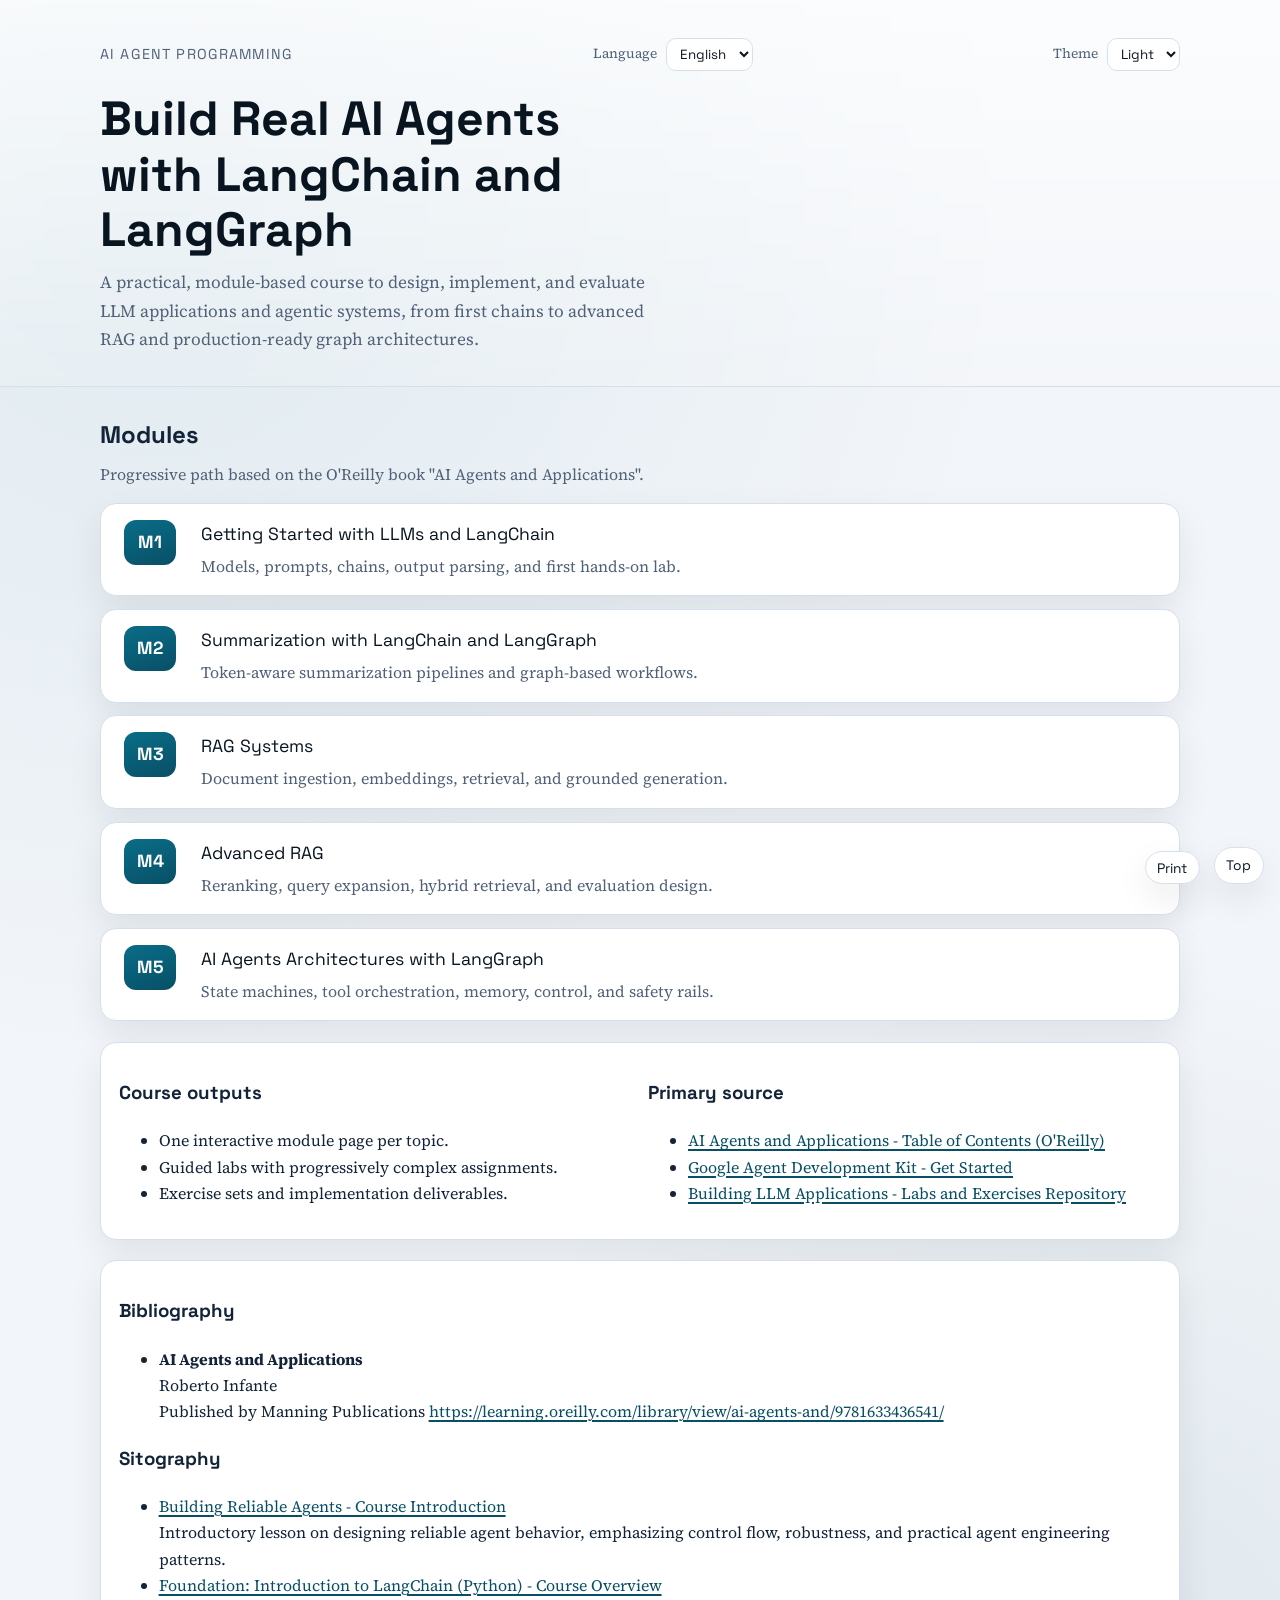
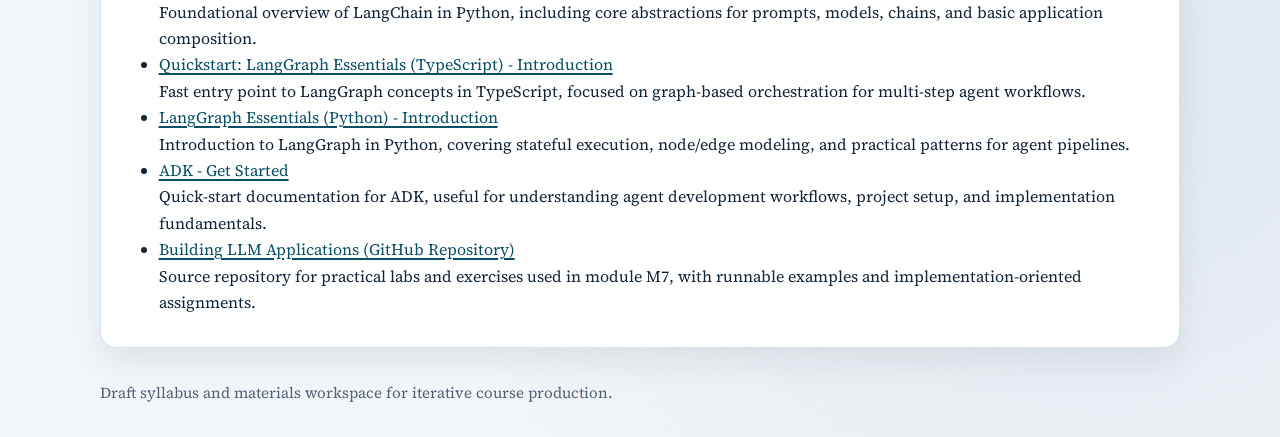
==== site/index.html @ aec7c9f1 "Finalize Module M5: AI Agent Architectures. Implement core tool logic, ReAct patterns, state managem" ====
<!DOCTYPE html>
<html lang="en">
<head>
  <meta charset="utf-8">
  <meta name="viewport" content="width=device-width, initial-scale=1">
  <title>AI Agent Programming Course</title>
  <link rel="preconnect" href="https://fonts.googleapis.com">
  <link rel="preconnect" href="https://fonts.gstatic.com" crossorigin>
  <link href="https://fonts.googleapis.com/css2?family=Space+Grotesk:wght@400;500;700&family=Source+Serif+4:opsz,wght@8..60,400;8..60,600&display=swap" rel="stylesheet">
  <link rel="stylesheet" href="assets/css/site.css">
  <script defer src="assets/js/site.js"></script>
</head>
<body id="top" data-page-lang="en">
  <div id="google_translate_element" class="translate-host" aria-hidden="true"></div>

  <header class="site-header">
    <div class="shell">
      <div class="header-top">
        <p class="site-mark">AI Agent Programming</p>
        <label class="lang-switch" for="lang-select">
          <span>Language</span>
          <select id="lang-select" aria-label="Choose language">
            <option value="en" selected>English</option>
            <option value="it">Italiano</option>
          </select>
        </label>
        <label class="theme-switch" for="theme-select">
          <span>Theme</span>
          <select id="theme-select" aria-label="Choose theme">
            <option value="light" selected>Light</option>
            <option value="dark">Dark</option>
          </select>
        </label>
      </div>
      <section class="hero">
        <h1>Build Real AI Agents with LangChain and LangGraph</h1>
        <p class="hero-copy">
          A practical, module-based course to design, implement, and evaluate LLM applications and agentic systems,
          from first chains to advanced RAG and production-ready graph architectures.
        </p>
      </section>
    </div>
  </header>

  <main class="shell" id="main-content">
    <section class="section-head" id="modules">
      <h2>Modules</h2>
      <p class="section-sub">Progressive path based on the O'Reilly book "AI Agents and Applications".</p>
    </section>

    <ul class="agenda-list">
      <li class="agenda-item">
        <a class="agenda-link" href="chapters/chapter-01.html">
          <span class="agenda-number">M1</span>
          <span class="agenda-copy">
            <span class="agenda-text">Getting Started with LLMs and LangChain</span>
            <span class="agenda-teaser">Models, prompts, chains, output parsing, and first hands-on lab.</span>
          </span>
        </a>
      </li>
      <li class="agenda-item">
        <a class="agenda-link" href="chapters/chapter-02.html">
          <span class="agenda-number">M2</span>
          <span class="agenda-copy">
            <span class="agenda-text">Summarization with LangChain and LangGraph</span>
            <span class="agenda-teaser">Token-aware summarization pipelines and graph-based workflows.</span>
          </span>
        </a>
      </li>
      <li class="agenda-item">
        <a class="agenda-link" href="chapters/chapter-03.html">
          <span class="agenda-number">M3</span>
          <span class="agenda-copy">
            <span class="agenda-text">RAG Systems</span>
            <span class="agenda-teaser">Document ingestion, embeddings, retrieval, and grounded generation.</span>
          </span>
        </a>
      </li>
      <li class="agenda-item">
        <a class="agenda-link" href="chapters/chapter-04.html">
          <span class="agenda-number">M4</span>
          <span class="agenda-copy">
            <span class="agenda-text">Advanced RAG</span>
            <span class="agenda-teaser">Reranking, query expansion, hybrid retrieval, and evaluation design.</span>
          </span>
        </a>
      </li>
      <li class="agenda-item">
        <a class="agenda-link" href="chapters/chapter-05.html">
          <span class="agenda-number">M5</span>
          <span class="agenda-copy">
            <span class="agenda-text">AI Agents Architectures with LangGraph</span>
            <span class="agenda-teaser">State machines, tool orchestration, memory, control, and safety rails.</span>
          </span>
        </a>
      </li>
      <!-- <li class="agenda-item">
        <a class="agenda-link" href="chapters/chapter-06.html">
          <span class="agenda-number">M6</span>
          <span class="agenda-copy">
            <span class="agenda-text">Google Agent Development Kit</span>
            <span class="agenda-teaser">Build, configure, and run agents with ADK patterns, tools, and deployment workflows.</span>
          </span>
        </a>
      </li>
      <li class="agenda-item">
        <a class="agenda-link" href="chapters/chapter-07.html">
          <span class="agenda-number">M7</span>
          <span class="agenda-copy">
            <span class="agenda-text">Labs and Exercises from Building LLM Applications</span>
            <span class="agenda-teaser">Hands-on labs and guided exercises sourced from the reference implementation repository.</span>
          </span>
        </a>
      </li> -->
    </ul>

    <section class="panel split-panel" id="labs">
      <article>
        <h3>Course outputs</h3>
        <ul>
          <li>One interactive module page per topic.</li>
          <li>Guided labs with progressively complex assignments.</li>
          <li>Exercise sets and implementation deliverables.</li>
        </ul>
      </article>
      <article>
        <h3>Primary source</h3>
        <ul>
          <li>
            <a href="https://learning.oreilly.com/library/view/ai-agents-and/9781633436541/Text/contents.html" target="_blank" rel="noopener noreferrer">
              AI Agents and Applications - Table of Contents (O'Reilly)
            </a>
          </li>
          <li>
            <a href="https://adk.dev/get-started/" target="_blank" rel="noopener noreferrer">
              Google Agent Development Kit - Get Started
            </a>
          </li>
          <li>
            <a href="https://github.com/thimotyb/building-llm-applications.git" target="_blank" rel="noopener noreferrer">
              Building LLM Applications - Labs and Exercises Repository
            </a>
          </li>
        </ul>
      </article>
    </section>

    <section class="panel" id="references">
      <h3>Bibliography</h3>
      <ul>
        <li>
          <strong>AI Agents and Applications</strong><br>
          Roberto Infante<br>
          Published by Manning Publications
          <a href="https://learning.oreilly.com/library/view/ai-agents-and/9781633436541/" target="_blank" rel="noopener noreferrer">https://learning.oreilly.com/library/view/ai-agents-and/9781633436541/</a>
        </li>
      </ul>

      <h3>Sitography</h3>
      <ul>
        <li>
          <a href="https://academy.langchain.com/courses/take/building-reliable-agents/lessons/72897077-course-introduction" target="_blank" rel="noopener noreferrer">
            Building Reliable Agents - Course Introduction
          </a><br>
          Introductory lesson on designing reliable agent behavior, emphasizing control flow, robustness, and practical agent engineering patterns.
        </li>
        <li>
          <a href="https://academy.langchain.com/courses/take/foundation-introduction-to-langchain-python/lessons/71234843-course-overview" target="_blank" rel="noopener noreferrer">
            Foundation: Introduction to LangChain (Python) - Course Overview
          </a><br>
          Foundational overview of LangChain in Python, including core abstractions for prompts, models, chains, and basic application composition.
        </li>
        <li>
          <a href="https://academy.langchain.com/courses/take/quickstart-langgraph-essentials-typescript/lessons/69449731-introduction" target="_blank" rel="noopener noreferrer">
            Quickstart: LangGraph Essentials (TypeScript) - Introduction
          </a><br>
          Fast entry point to LangGraph concepts in TypeScript, focused on graph-based orchestration for multi-step agent workflows.
        </li>
        <li>
          <a href="https://academy.langchain.com/courses/take/langgraph-essentials-python/lessons/69419153-introduction" target="_blank" rel="noopener noreferrer">
            LangGraph Essentials (Python) - Introduction
          </a><br>
          Introduction to LangGraph in Python, covering stateful execution, node/edge modeling, and practical patterns for agent pipelines.
        </li>
        <li>
          <a href="https://adk.dev/get-started/" target="_blank" rel="noopener noreferrer">
            ADK - Get Started
          </a><br>
          Quick-start documentation for ADK, useful for understanding agent development workflows, project setup, and implementation fundamentals.
        </li>
        <li>
          <a href="https://github.com/thimotyb/building-llm-applications.git" target="_blank" rel="noopener noreferrer">
            Building LLM Applications (GitHub Repository)
          </a><br>
          Source repository for practical labs and exercises used in module M7, with runnable examples and implementation-oriented assignments.
        </li>
      </ul>
    </section>
  </main>

  <footer class="shell footer-note">
    Draft syllabus and materials workspace for iterative course production.
  </footer>

  <script src="//translate.google.com/translate_a/element.js?cb=googleTranslateElementInit"></script>
</body>
</html>
---- site/assets/css/site.css ----
:root {
  --bg: #f2f5f9;
  --surface: #ffffff;
  --text: #132338;
  --muted: #516177;
  --accent: #0a6d88;
  --accent-strong: #084f66;
  --line: #d6e0ea;
  --ink: #08141f;
  --shadow: 0 14px 34px rgba(5, 22, 34, 0.08);
  --grad-a: rgba(10, 109, 136, 0.08);
  --grad-b: rgba(8, 79, 102, 0.08);
  --header-a: rgba(255, 255, 255, 0.72);
  --header-b: rgba(255, 255, 255, 0.15);
}

* {
  box-sizing: border-box;
}

html {
  scroll-behavior: smooth;
}

body {
  margin: 0;
  color: var(--text);
  background:
    radial-gradient(circle at 12% 10%, var(--grad-a), transparent 40%),
    radial-gradient(circle at 87% 82%, var(--grad-b), transparent 35%),
    var(--bg);
  font-family: "Source Serif 4", Georgia, serif;
  line-height: 1.65;
}

body[data-theme="dark"] {
  --bg: #0f1722;
  --surface: #182333;
  --text: #d8e5f5;
  --muted: #9eb2cb;
  --accent: #53b8d6;
  --accent-strong: #8bdff4;
  --line: #2b3c52;
  --ink: #f2f7ff;
  --shadow: 0 14px 34px rgba(0, 0, 0, 0.35);
  --grad-a: rgba(83, 184, 214, 0.12);
  --grad-b: rgba(21, 44, 74, 0.5);
  --header-a: rgba(19, 31, 45, 0.88);
  --header-b: rgba(16, 26, 39, 0.52);
}

h1,
h2,
h3,
h4,
.site-mark,
.agenda-number,
.agenda-text,
button,
select,
.module-nav,
.top-link {
  font-family: "Space Grotesk", "Segoe UI", sans-serif;
}

a {
  color: var(--accent-strong);
  text-decoration-thickness: 2px;
  text-underline-offset: 3px;
}

a:hover,
a:focus-visible {
  color: var(--accent);
}

.shell {
  width: min(1080px, calc(100% - 2rem));
  margin: 0 auto;
}

.translate-host {
  position: absolute;
  width: 1px;
  height: 1px;
  overflow: hidden;
  clip-path: inset(50%);
}

.goog-te-banner-frame.skiptranslate,
body > .skiptranslate {
  display: none !important;
}

body {
  top: 0 !important;
}

.site-header {
  padding: 2.4rem 0 2rem;
  border-bottom: 1px solid var(--line);
  background: linear-gradient(180deg, var(--header-a), var(--header-b));
  backdrop-filter: blur(2px);
}

.header-top {
  display: flex;
  justify-content: space-between;
  gap: 1rem;
  align-items: center;
  flex-wrap: wrap;
}

.site-mark {
  margin: 0;
  font-size: 0.9rem;
  letter-spacing: 0.08em;
  text-transform: uppercase;
  color: var(--muted);
}

.lang-switch,
.theme-switch {
  display: inline-flex;
  align-items: center;
  gap: 0.6rem;
  font-size: 0.86rem;
  color: var(--muted);
}

.lang-switch select,
.theme-switch select {
  border: 1px solid var(--line);
  border-radius: 10px;
  padding: 0.35rem 0.55rem;
  color: var(--ink);
  background: var(--surface);
}

.hero {
  margin-top: 1.3rem;
  max-width: 70ch;
}

.hero h1 {
  margin: 0 0 0.7rem;
  line-height: 1.15;
  color: var(--ink);
  font-size: clamp(2rem, 4.8vw, 3rem);
}

.hero-copy {
  margin: 0;
  font-size: 1.08rem;
  color: var(--muted);
}

.section-head {
  margin-top: 1.8rem;
}

.section-head h2 {
  margin: 0;
  font-size: 1.5rem;
}

.section-sub {
  margin: 0.35rem 0 0;
  color: var(--muted);
}

.agenda-list {
  list-style: none;
  padding: 0;
  margin: 1rem 0 0;
}

.agenda-item + .agenda-item {
  margin-top: 0.8rem;
}

.agenda-link {
  display: grid;
  grid-template-columns: 70px 1fr;
  gap: 1rem;
  text-decoration: none;
  color: inherit;
  background: var(--surface);
  border: 1px solid var(--line);
  border-radius: 16px;
  padding: 1rem 1rem 1rem 0.9rem;
  box-shadow: var(--shadow);
  transition: transform 0.2s ease, box-shadow 0.2s ease, border-color 0.2s ease;
}

.agenda-link:hover,
.agenda-link:focus-visible {
  transform: translateY(-2px);
  border-color: rgba(10, 109, 136, 0.4);
  box-shadow: 0 18px 36px rgba(5, 22, 34, 0.14);
}

.agenda-number {
  align-self: start;
  justify-self: center;
  font-weight: 700;
  font-size: 1.1rem;
  color: #fff;
  background: linear-gradient(160deg, var(--accent), var(--accent-strong));
  border-radius: 12px;
  width: 52px;
  text-align: center;
  padding: 0.5rem 0;
}

.agenda-text {
  display: block;
  font-size: 1.1rem;
  color: var(--ink);
  margin-bottom: 0.25rem;
}

.agenda-teaser {
  color: var(--muted);
}

.panel {
  margin-top: 1.3rem;
  background: var(--surface);
  border: 1px solid var(--line);
  border-radius: 16px;
  padding: 1rem 1.1rem;
  box-shadow: var(--shadow);
}

.split-panel {
  display: grid;
  gap: 1rem;
  grid-template-columns: repeat(2, minmax(0, 1fr));
}

.footer-note {
  margin: 2rem auto;
  color: var(--muted);
  font-size: 0.95rem;
}

.module-layout {
  display: grid;
  gap: 1.2rem;
  grid-template-columns: 280px minmax(0, 1fr);
  margin-top: 1.4rem;
}

.outline-panel {
  position: sticky;
  top: 0.9rem;
  align-self: start;
  max-height: calc(100vh - 1.8rem);
  overflow: auto;
}

.outline-title {
  margin: 0 0 0.65rem;
  font-size: 1rem;
  color: var(--ink);
}

.outline-list {
  list-style: none;
  padding: 0;
  margin: 0;
}

.outline-list li + li {
  margin-top: 0.45rem;
}

.outline-item-row {
  display: flex;
  align-items: center;
  gap: 0.35rem;
}

.outline-toggle,
.outline-toggle-spacer {
  width: 1.35rem;
  height: 1.35rem;
  flex: 0 0 auto;
}

.outline-toggle {
  border: 1px solid var(--line);
  background: var(--surface);
  color: var(--muted);
  border-radius: 6px;
  line-height: 1;
  display: inline-grid;
  place-items: center;
  cursor: pointer;
  padding: 0;
}

.outline-toggle:hover,
.outline-toggle:focus-visible {
  color: var(--accent-strong);
  border-color: var(--accent);
}

.outline-list a {
  text-decoration: none;
  color: var(--muted);
  border-left: 2px solid transparent;
  padding-left: 0.45rem;
  display: inline-block;
}

.outline-list a.active {
  color: var(--accent-strong);
  border-left-color: var(--accent-strong);
}

.outline-sublist {
  margin-left: 1.7rem;
  margin-top: 0.35rem;
}

.module-nav {
  display: flex;
  justify-content: space-between;
  gap: 0.8rem;
  flex-wrap: wrap;
  font-size: 0.92rem;
}

.module-nav a,
.module-nav span {
  border: 1px solid var(--line);
  border-radius: 999px;
  padding: 0.34rem 0.7rem;
  text-decoration: none;
}

.module-main h2 {
  margin-top: 0;
  color: var(--ink);
}

.module-main h3 {
  color: var(--ink);
  margin-bottom: 0.2rem;
}

.module-figure {
  margin: 1rem 0;
}

.module-figure img {
  width: 100%;
  height: auto;
  display: block;
  border: 1px solid var(--line);
  border-radius: 12px;
  cursor: zoom-in;
  background: #fff;
}

.module-figure figcaption {
  margin-top: 0.45rem;
  color: var(--muted);
  font-size: 0.95rem;
}

.figure-lightbox {
  position: fixed;
  inset: 0;
  display: grid;
  place-items: center;
  background: rgba(8, 20, 31, 0.82);
  padding: 1rem;
  z-index: 1000;
}

.figure-lightbox[hidden] {
  display: none;
}

.figure-lightbox-inner {
  max-width: min(1200px, 96vw);
  max-height: 96vh;
  display: grid;
  gap: 0.5rem;
  justify-items: center;
}

.figure-lightbox-image {
  max-width: 100%;
  max-height: calc(96vh - 4.5rem);
  border-radius: 12px;
  box-shadow: 0 20px 48px rgba(0, 0, 0, 0.38);
  cursor: zoom-out;
}

.figure-lightbox-caption {
  color: #e8f2ff;
  text-align: center;
  max-width: 90ch;
}

.info-grid {
  display: grid;
  gap: 0.9rem;
  grid-template-columns: repeat(2, minmax(0, 1fr));
}

.info-grid ul {
  margin: 0.35rem 0 0;
  padding-left: 1.1rem;
}

.print-btn {
  border: 1px solid var(--line);
  background: var(--surface);
  color: var(--ink);
  border-radius: 10px;
  padding: 0.45rem 0.75rem;
  cursor: pointer;
}

.print-btn-top {
  margin-left: auto;
}

.top-link,
.print-fixed {
  position: fixed;
  bottom: 1rem;
  text-decoration: none;
  border-radius: 999px;
  border: 1px solid var(--line);
  background: var(--surface);
  color: var(--ink);
  padding: 0.4rem 0.72rem;
  font-size: 0.86rem;
  box-shadow: var(--shadow);
  z-index: 100;
}

.top-link {
  right: 1rem;
}

.print-fixed {
  right: 5rem;
  cursor: pointer;
}

.print-fixed:hover,
.top-link:hover {
  border-color: var(--accent);
  color: var(--accent-strong);
}

@media (max-width: 920px) {
  .top-link,
  .print-fixed {
    position: static;
    display: inline-block;
    margin: 1rem 0.5rem 0 0;
  }
}

@media (max-width: 920px) {
  .module-layout {
    grid-template-columns: 1fr;
  }

  .outline-panel {
    position: static;
    max-height: unset;
  }

  .split-panel,
  .info-grid {
    grid-template-columns: 1fr;
  }

  .agenda-link {
    grid-template-columns: 58px 1fr;
  }
}

@media print {
  .outline-panel,
  .top-link,
  .lang-switch,
  .module-nav,
  .print-btn {
    display: none !important;
  }

  .module-layout {
    grid-template-columns: 1fr;
  }

  body {
    background: #fff;
    color: #000;
  }

  .panel,
  .agenda-link {
    box-shadow: none;
    border-color: #d1d1d1;
  }
}

/* Modern Table Styling */
.table-container {
  margin: 1.5rem 0;
  overflow-x: auto;
  border-radius: 12px;
  border: 1px solid var(--line);
}

.modern-table {
  width: 100%;
  border-collapse: collapse;
  font-size: 0.95rem;
  background: var(--surface);
}

.modern-table th {
  background: var(--accent);
  color: #ffffff;
  font-family: "Space Grotesk", sans-serif;
  text-align: left;
  padding: 0.8rem 1rem;
  font-weight: 600;
}

.modern-table td {
  padding: 0.8rem 1rem;
  border-bottom: 1px solid var(--line);
  color: var(--text);
  line-height: 1.5;
}

.modern-table tr:last-child td {
  border-bottom: none;
}

.modern-table tr:nth-child(even) {
  background: rgba(10, 109, 136, 0.03);
}

body[data-theme="dark"] .modern-table tr:nth-child(even) {
  background: rgba(83, 184, 214, 0.05);
}

.modern-table td strong {
  color: var(--accent-strong);
}
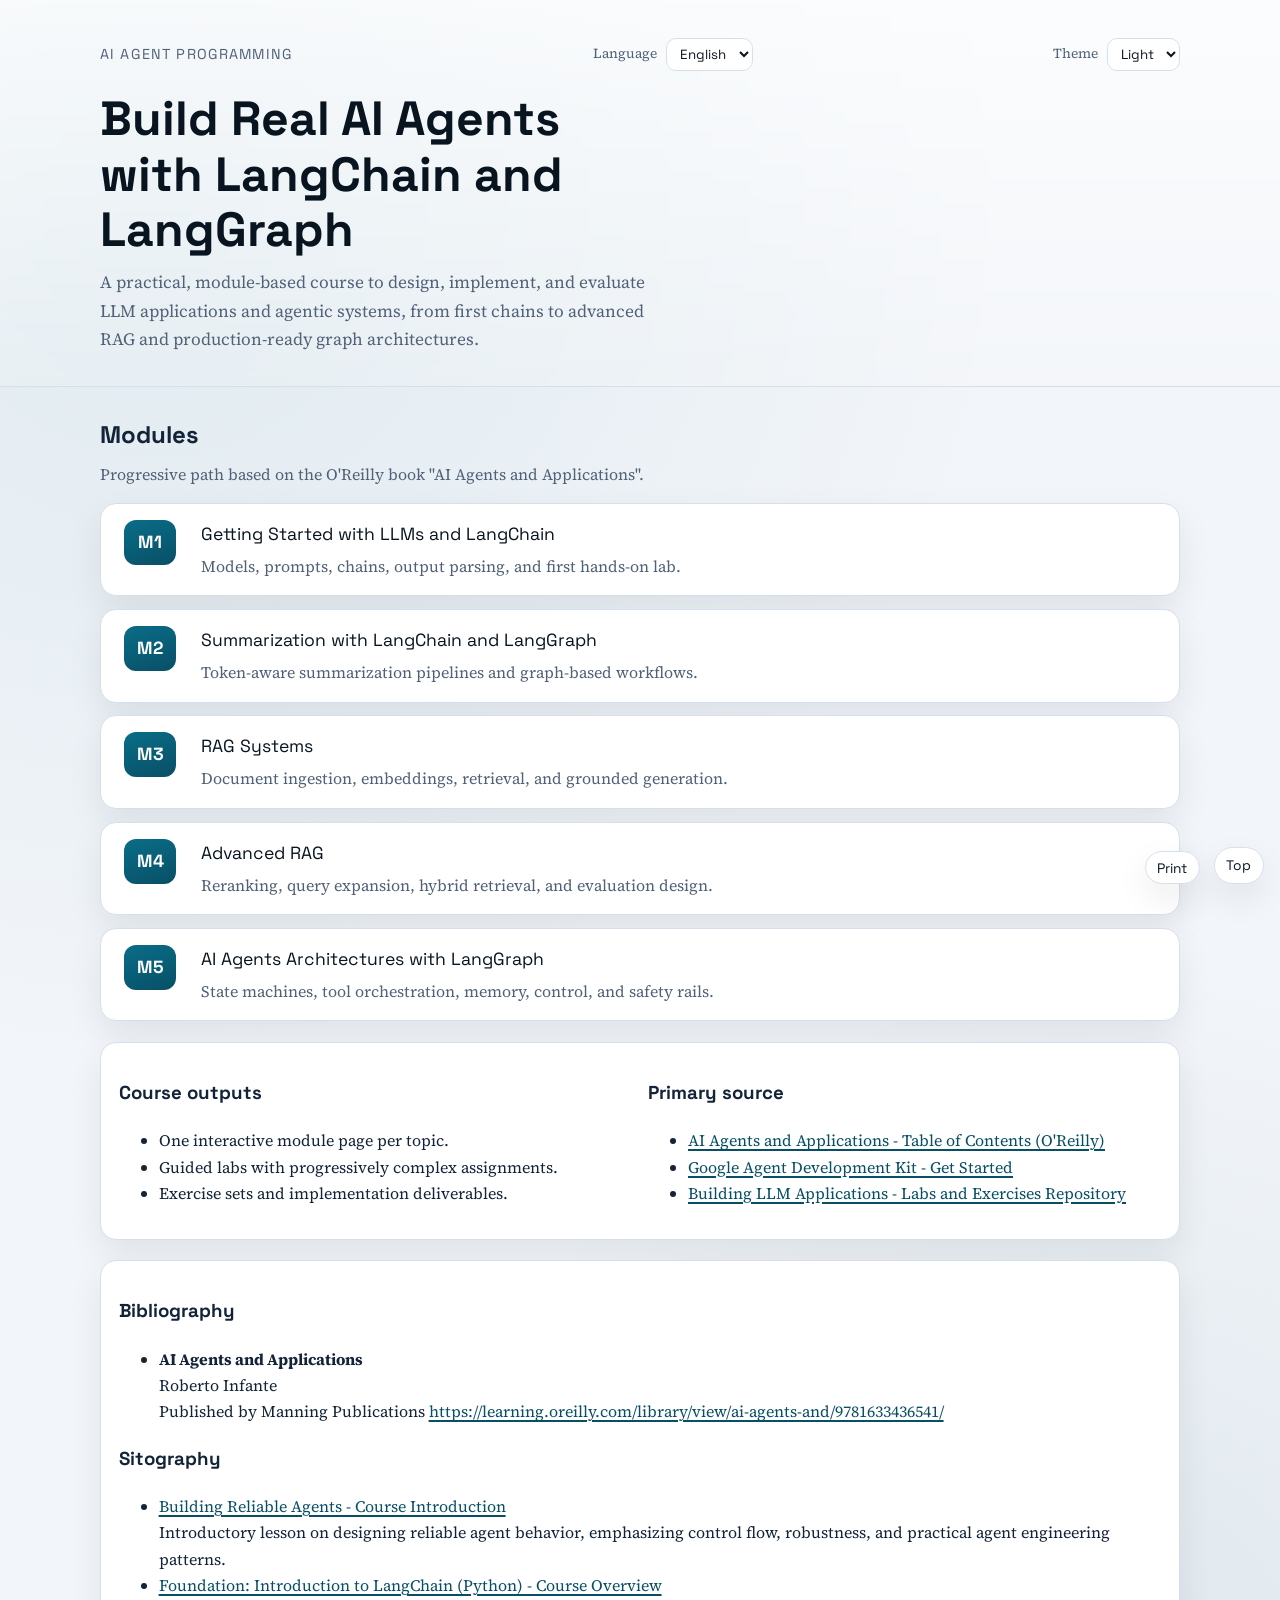
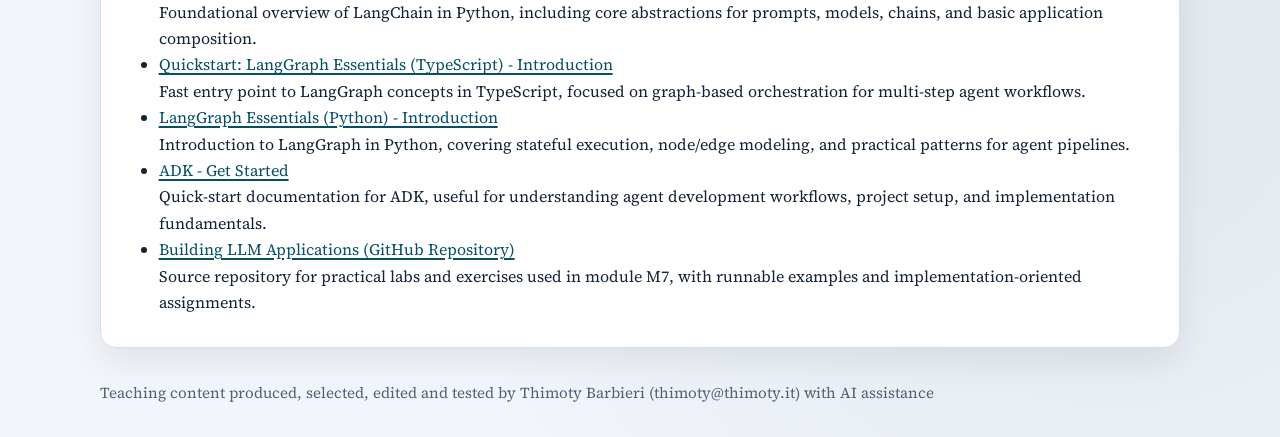
==== commit 5e2fc42a: "UI: Update authoring information in homepage footer." ====
--- a/site/index.html
+++ b/site/index.html
@@ -199,7 +199,7 @@
   </main>
 
   <footer class="shell footer-note">
-    Draft syllabus and materials workspace for iterative course production.
+    Teaching content produced, selected, edited and tested by Thimoty Barbieri (thimoty@thimoty.it) with AI assistance
   </footer>
 
   <script src="//translate.google.com/translate_a/element.js?cb=googleTranslateElementInit"></script>
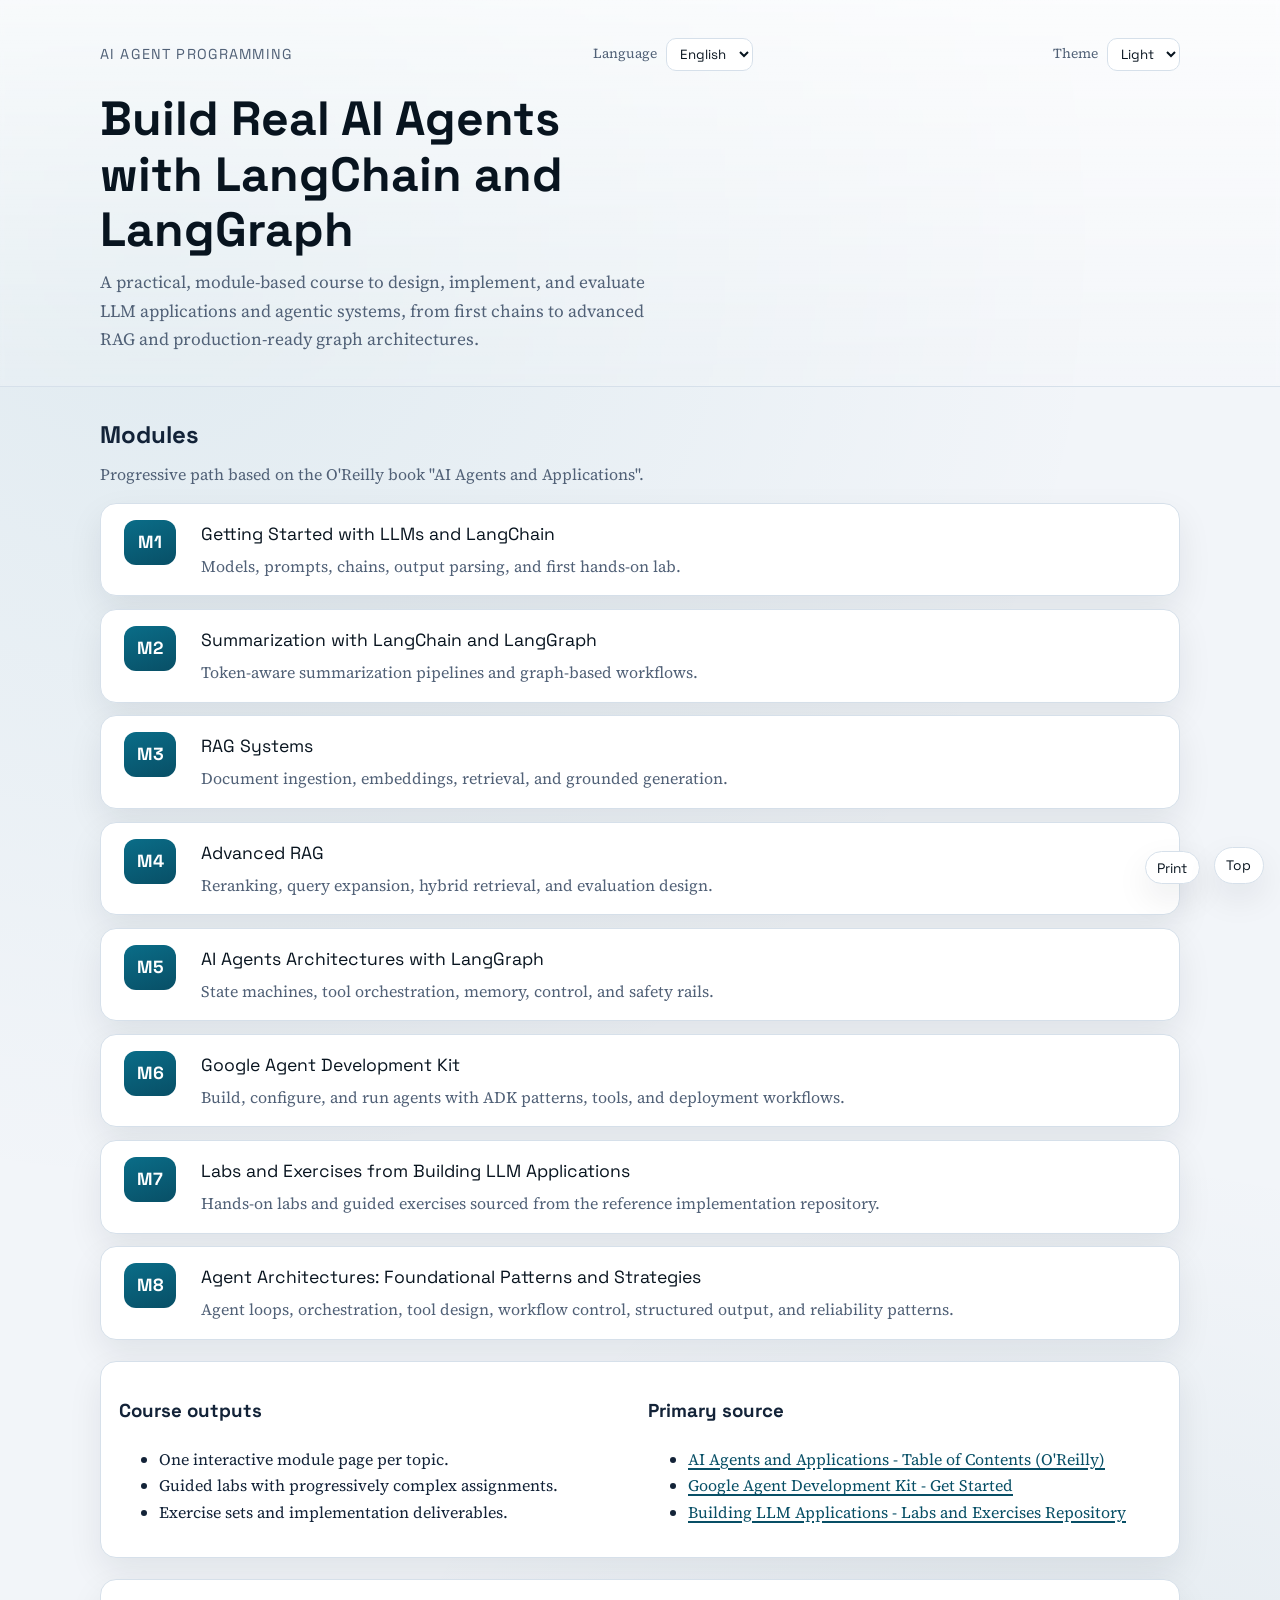
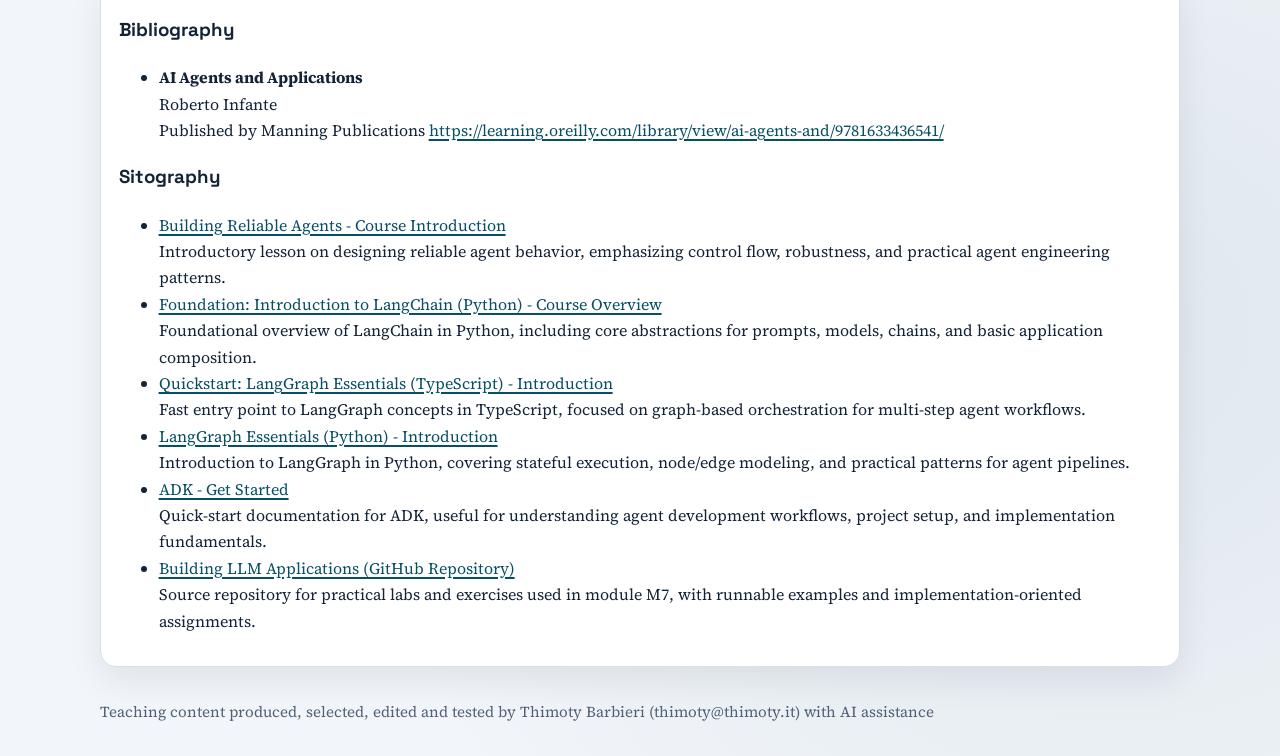
==== commit 2ec43224: "Expand ADK comparisons and add portable agent architecture module" ====
--- a/site/index.html
+++ b/site/index.html
@@ -94,7 +94,7 @@
           </span>
         </a>
       </li>
-      <!-- <li class="agenda-item">
+      <li class="agenda-item">
         <a class="agenda-link" href="chapters/chapter-06.html">
           <span class="agenda-number">M6</span>
           <span class="agenda-copy">
@@ -111,7 +111,16 @@
             <span class="agenda-teaser">Hands-on labs and guided exercises sourced from the reference implementation repository.</span>
           </span>
         </a>
-      </li> -->
+      </li>
+      <li class="agenda-item">
+        <a class="agenda-link" href="chapters/chapter-08.html">
+          <span class="agenda-number">M8</span>
+          <span class="agenda-copy">
+            <span class="agenda-text">Agent Architectures: Foundational Patterns and Strategies</span>
+            <span class="agenda-teaser">Agent loops, orchestration, tool design, workflow control, structured output, and reliability patterns.</span>
+          </span>
+        </a>
+      </li>
     </ul>
 
     <section class="panel split-panel" id="labs">
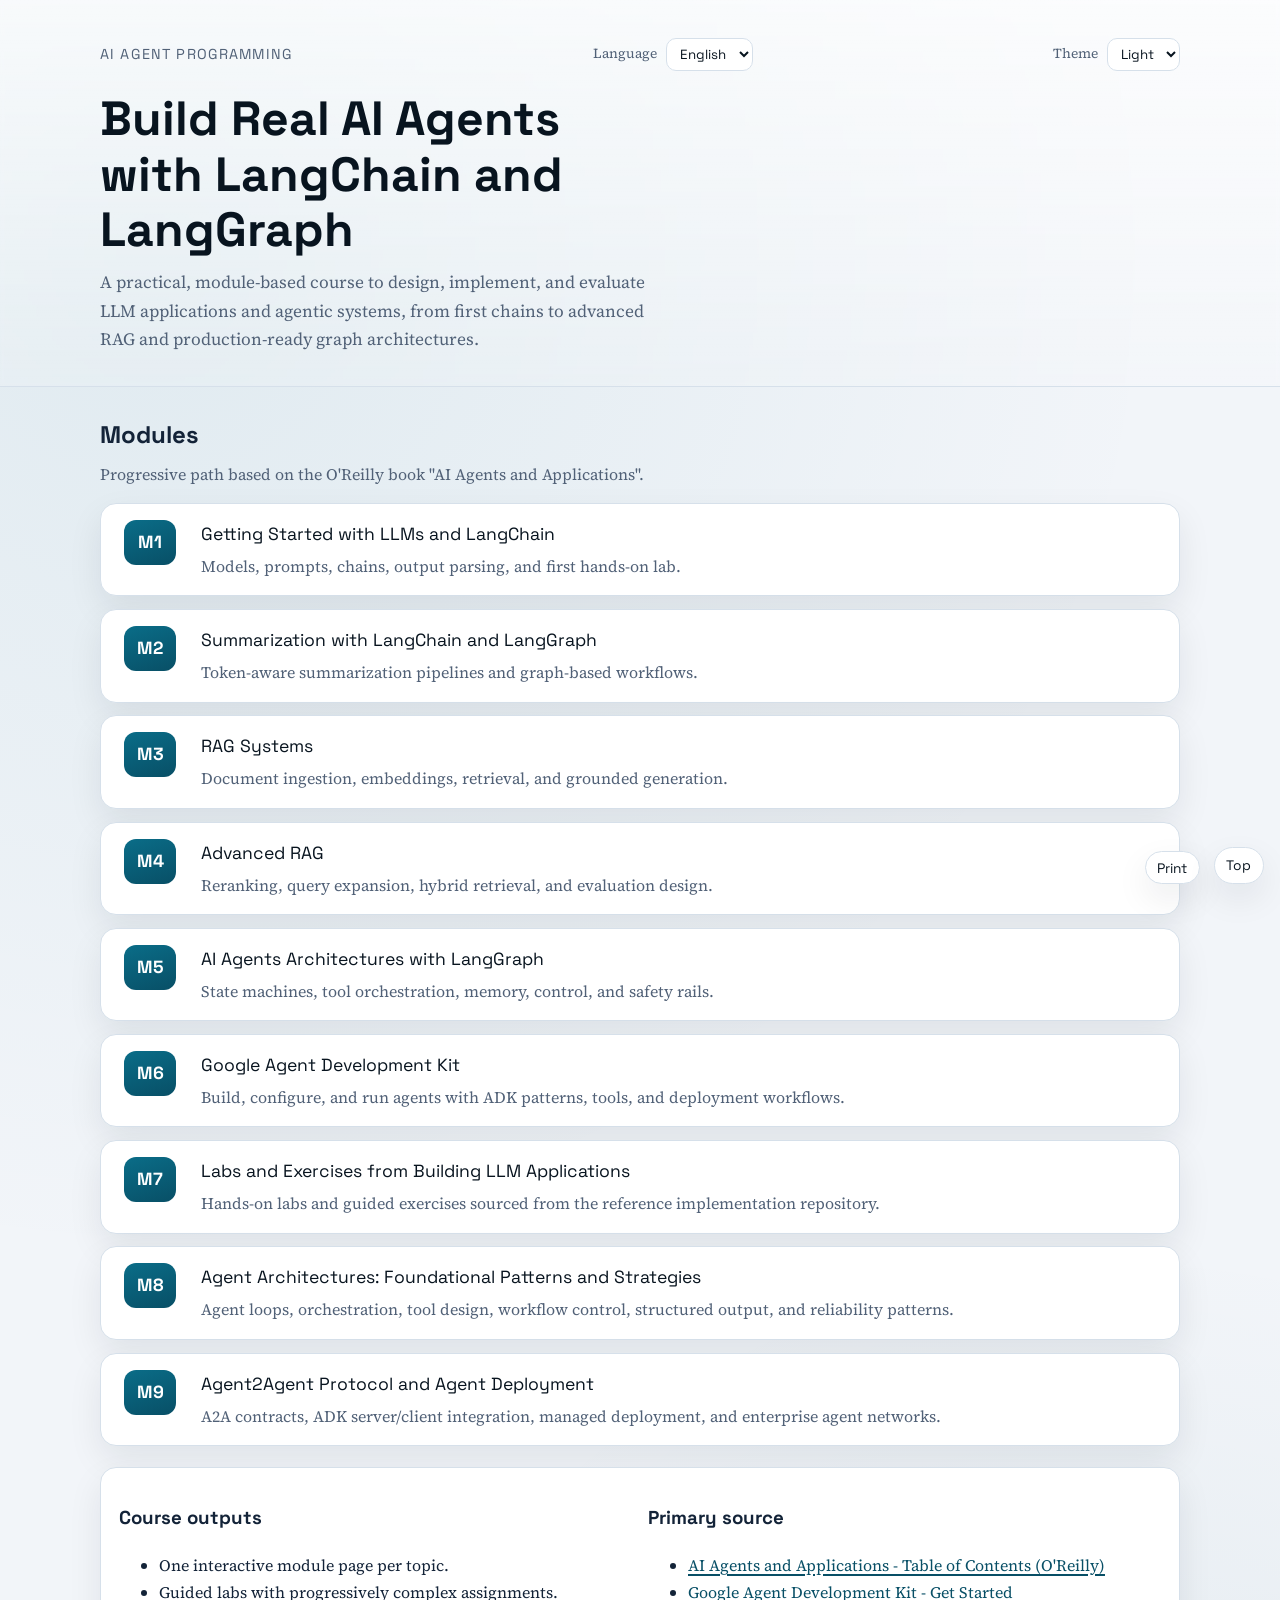
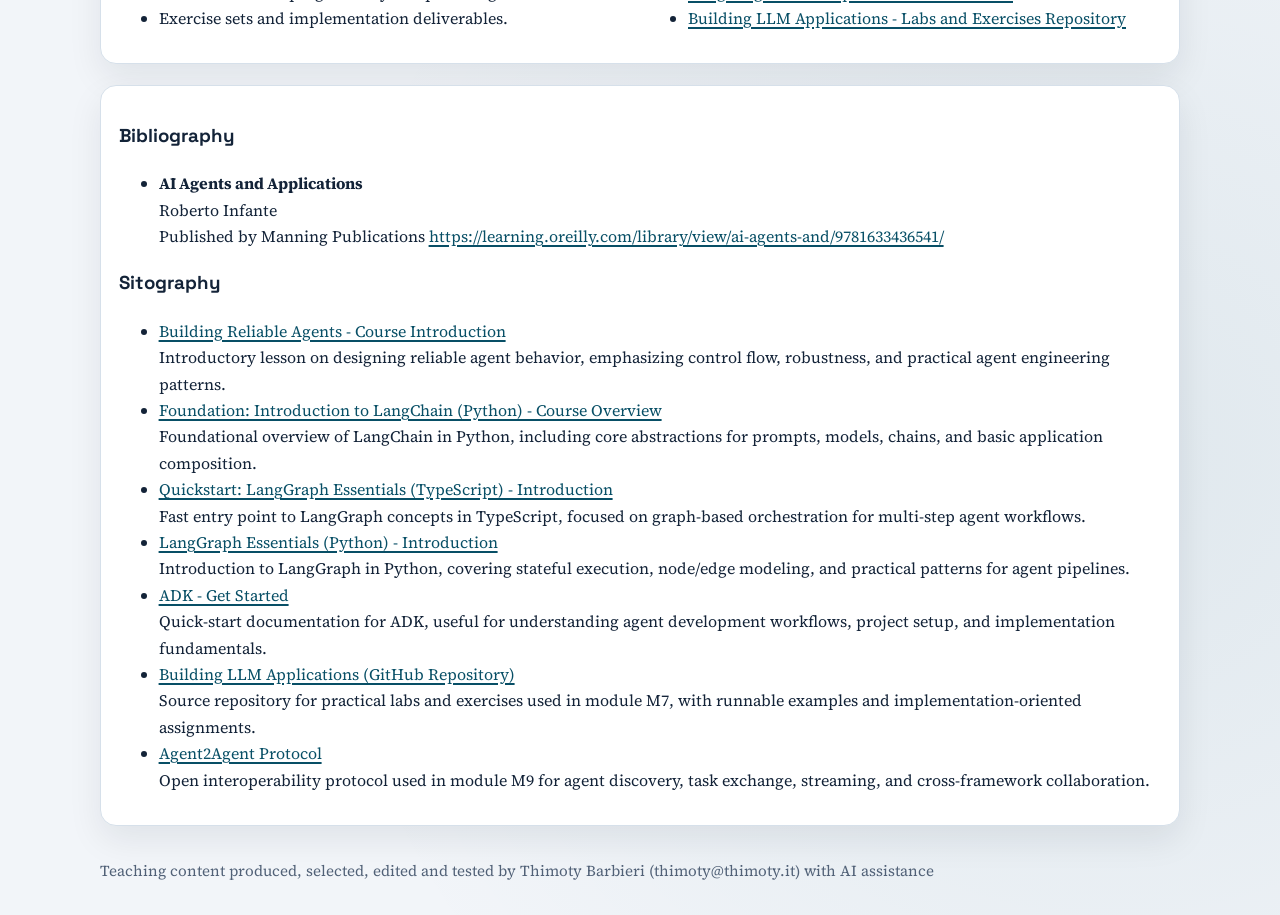
==== commit 0ba579cb: "Add A2A deployment module and ADK lab list" ====
--- a/site/index.html
+++ b/site/index.html
@@ -118,6 +118,15 @@
           <span class="agenda-copy">
             <span class="agenda-text">Agent Architectures: Foundational Patterns and Strategies</span>
             <span class="agenda-teaser">Agent loops, orchestration, tool design, workflow control, structured output, and reliability patterns.</span>
+          </span>
+        </a>
+      </li>
+      <li class="agenda-item">
+        <a class="agenda-link" href="chapters/chapter-09.html">
+          <span class="agenda-number">M9</span>
+          <span class="agenda-copy">
+            <span class="agenda-text">Agent2Agent Protocol and Agent Deployment</span>
+            <span class="agenda-teaser">A2A contracts, ADK server/client integration, managed deployment, and enterprise agent networks.</span>
           </span>
         </a>
       </li>
@@ -203,6 +212,12 @@
           </a><br>
           Source repository for practical labs and exercises used in module M7, with runnable examples and implementation-oriented assignments.
         </li>
+        <li>
+          <a href="https://a2a-protocol.org/latest/" target="_blank" rel="noopener noreferrer">
+            Agent2Agent Protocol
+          </a><br>
+          Open interoperability protocol used in module M9 for agent discovery, task exchange, streaming, and cross-framework collaboration.
+        </li>
       </ul>
     </section>
   </main>
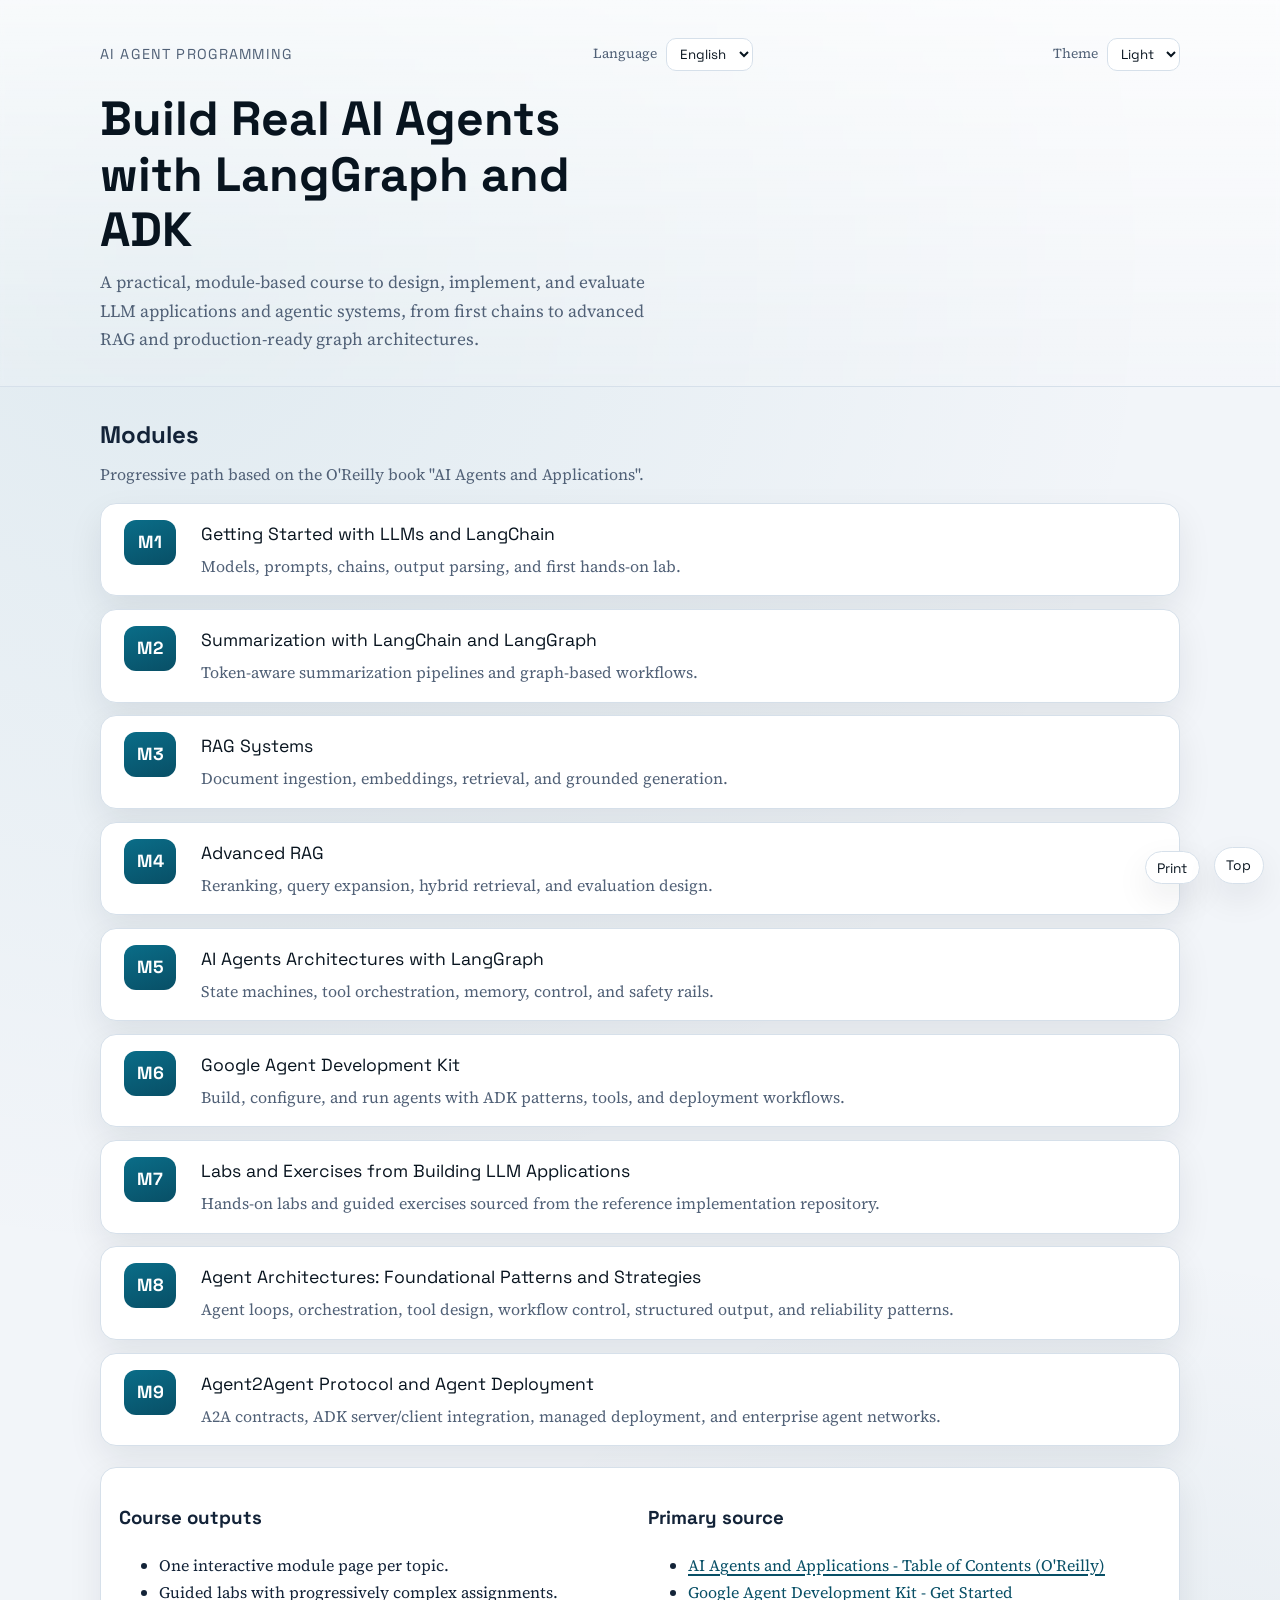
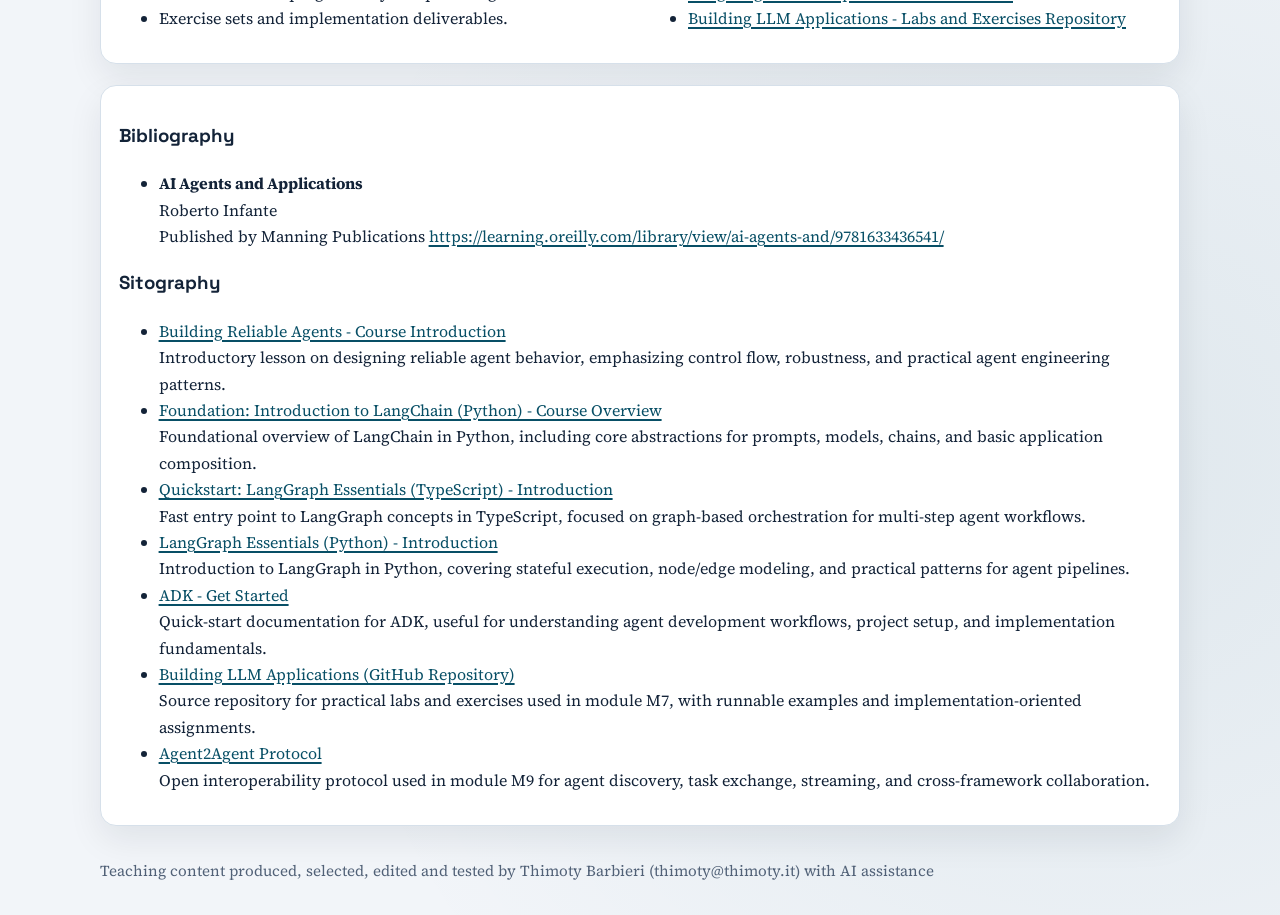
==== commit 71b20011: "Update course title for LangGraph and ADK" ====
--- a/site/index.html
+++ b/site/index.html
@@ -3,7 +3,7 @@
 <head>
   <meta charset="utf-8">
   <meta name="viewport" content="width=device-width, initial-scale=1">
-  <title>AI Agent Programming Course</title>
+  <title>Build Real AI Agents with LangGraph and ADK</title>
   <link rel="preconnect" href="https://fonts.googleapis.com">
   <link rel="preconnect" href="https://fonts.gstatic.com" crossorigin>
   <link href="https://fonts.googleapis.com/css2?family=Space+Grotesk:wght@400;500;700&family=Source+Serif+4:opsz,wght@8..60,400;8..60,600&display=swap" rel="stylesheet">
@@ -33,7 +33,7 @@
         </label>
       </div>
       <section class="hero">
-        <h1>Build Real AI Agents with LangChain and LangGraph</h1>
+        <h1>Build Real AI Agents with LangGraph and ADK</h1>
         <p class="hero-copy">
           A practical, module-based course to design, implement, and evaluate LLM applications and agentic systems,
           from first chains to advanced RAG and production-ready graph architectures.
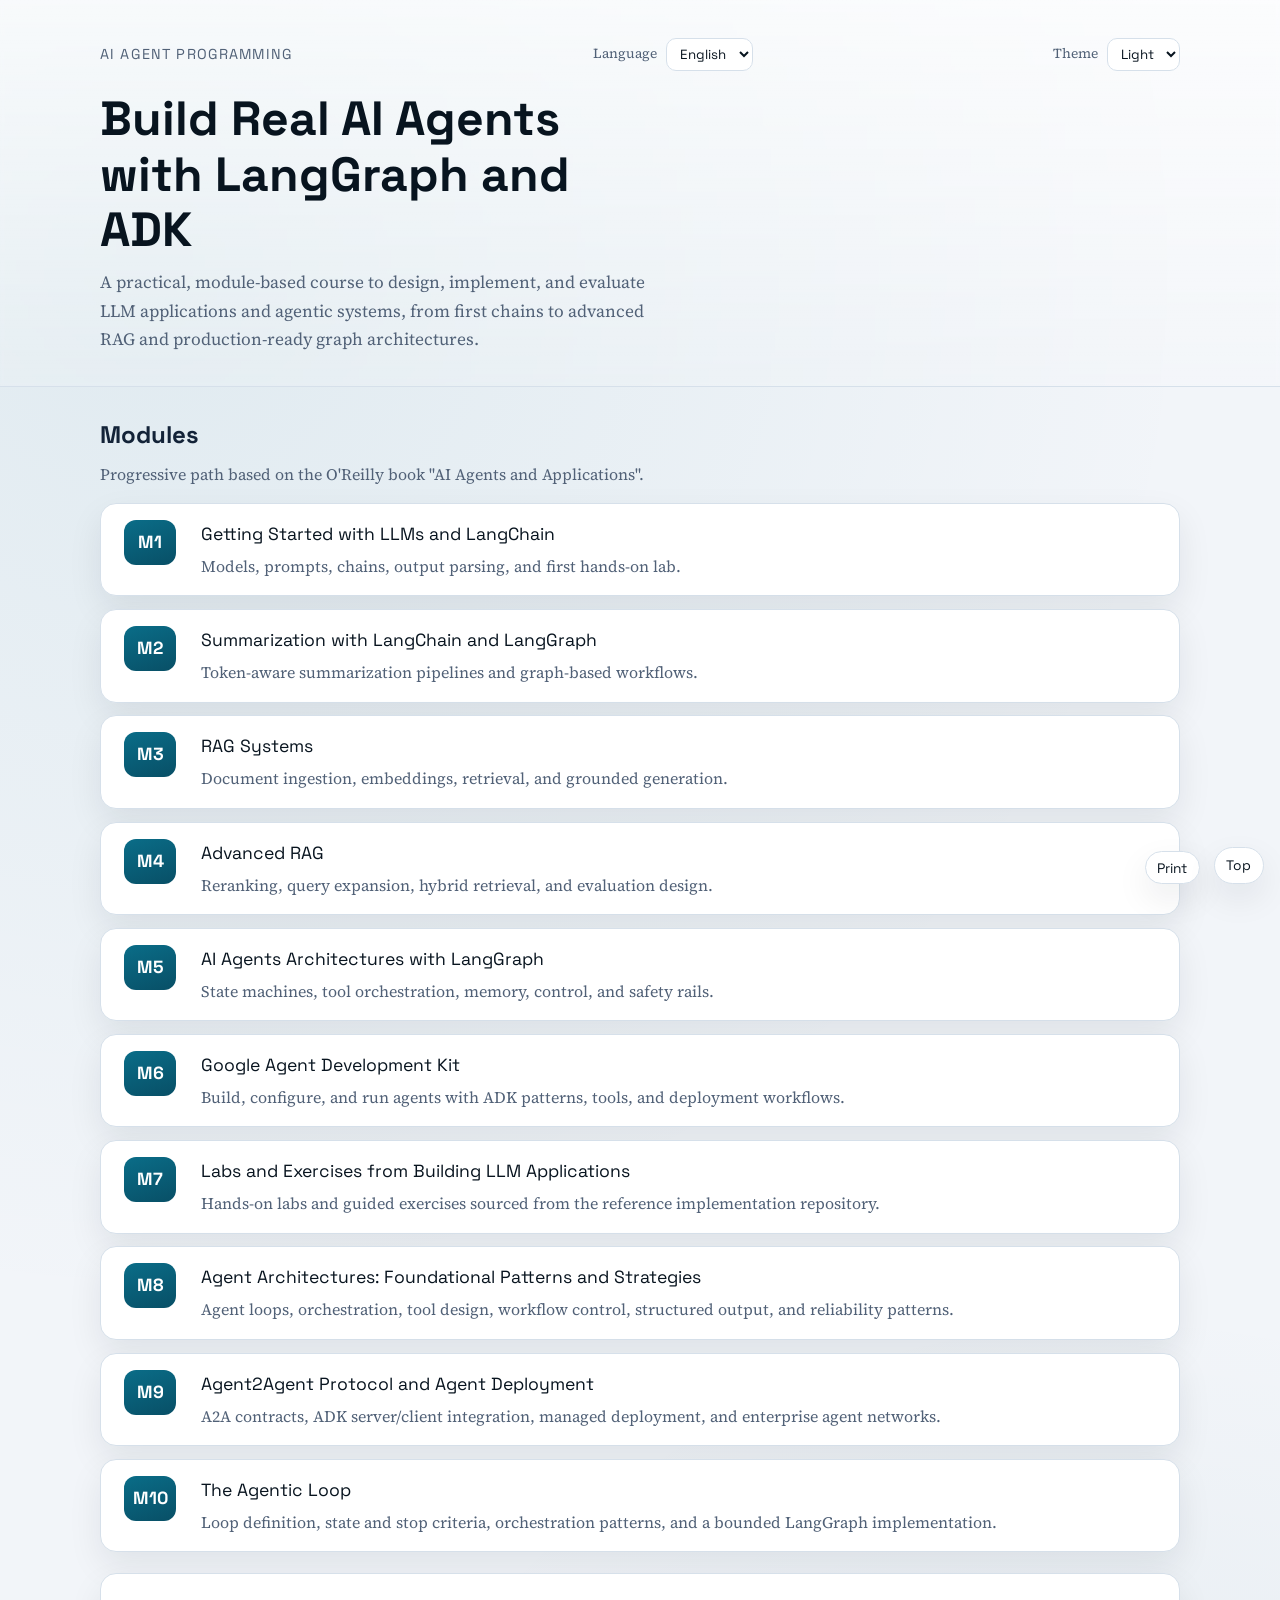
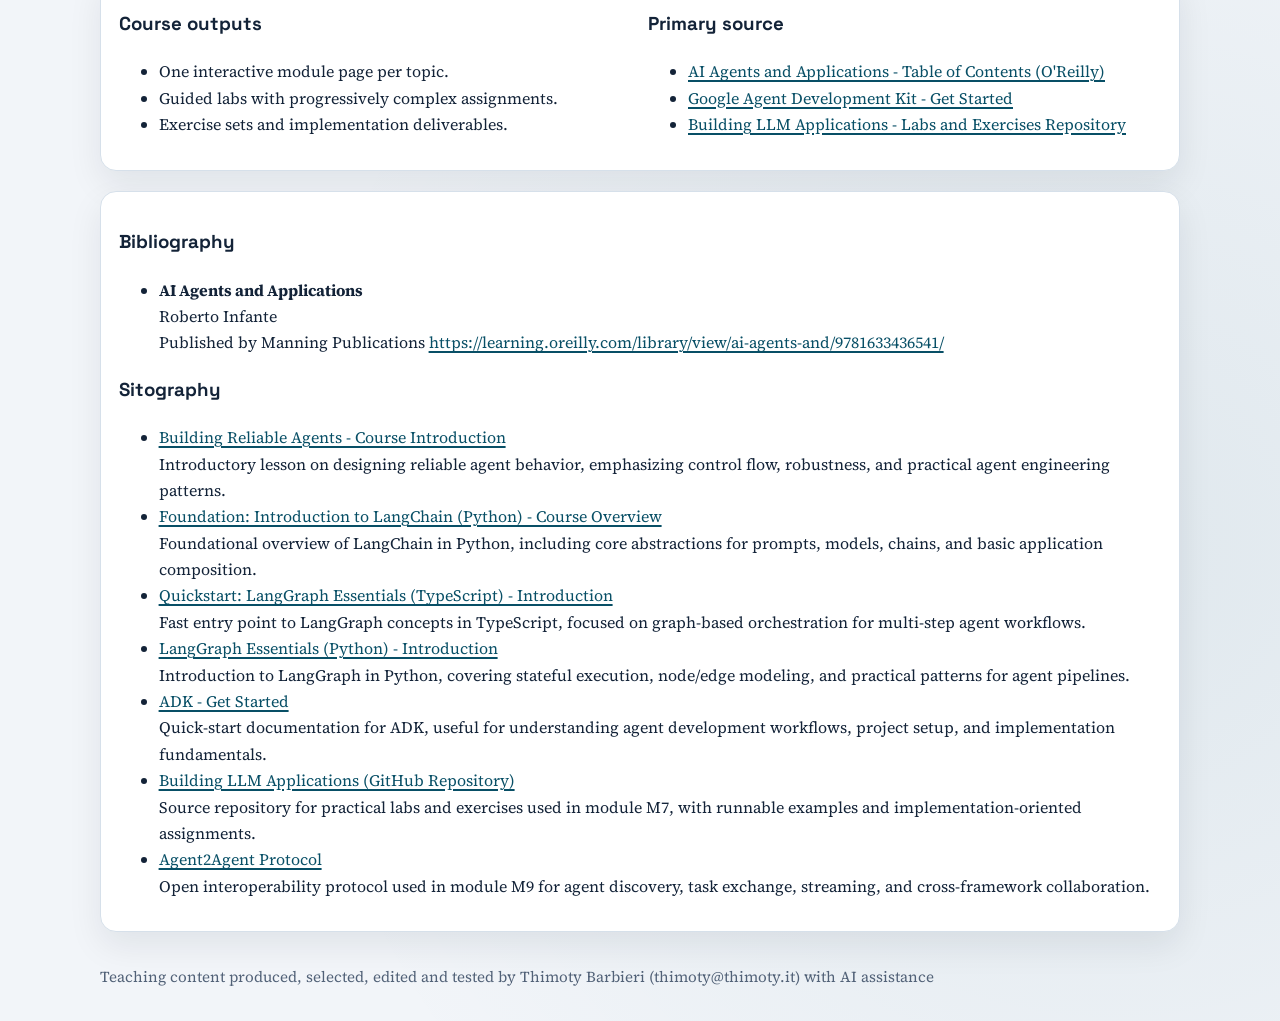
==== commit 1e671dde: "Add M10 The Agentic Loop with lock, index entry and M9 next link Co-Authored-By: Claude Sonnet 5.5 <" ====
--- a/site/index.html
+++ b/site/index.html
@@ -127,6 +127,15 @@
           <span class="agenda-copy">
             <span class="agenda-text">Agent2Agent Protocol and Agent Deployment</span>
             <span class="agenda-teaser">A2A contracts, ADK server/client integration, managed deployment, and enterprise agent networks.</span>
+          </span>
+        </a>
+      </li>
+      <li class="agenda-item">
+        <a class="agenda-link" href="chapters/chapter-10.html">
+          <span class="agenda-number">M10</span>
+          <span class="agenda-copy">
+            <span class="agenda-text">The Agentic Loop</span>
+            <span class="agenda-teaser">Loop definition, state and stop criteria, orchestration patterns, and a bounded LangGraph implementation.</span>
           </span>
         </a>
       </li>
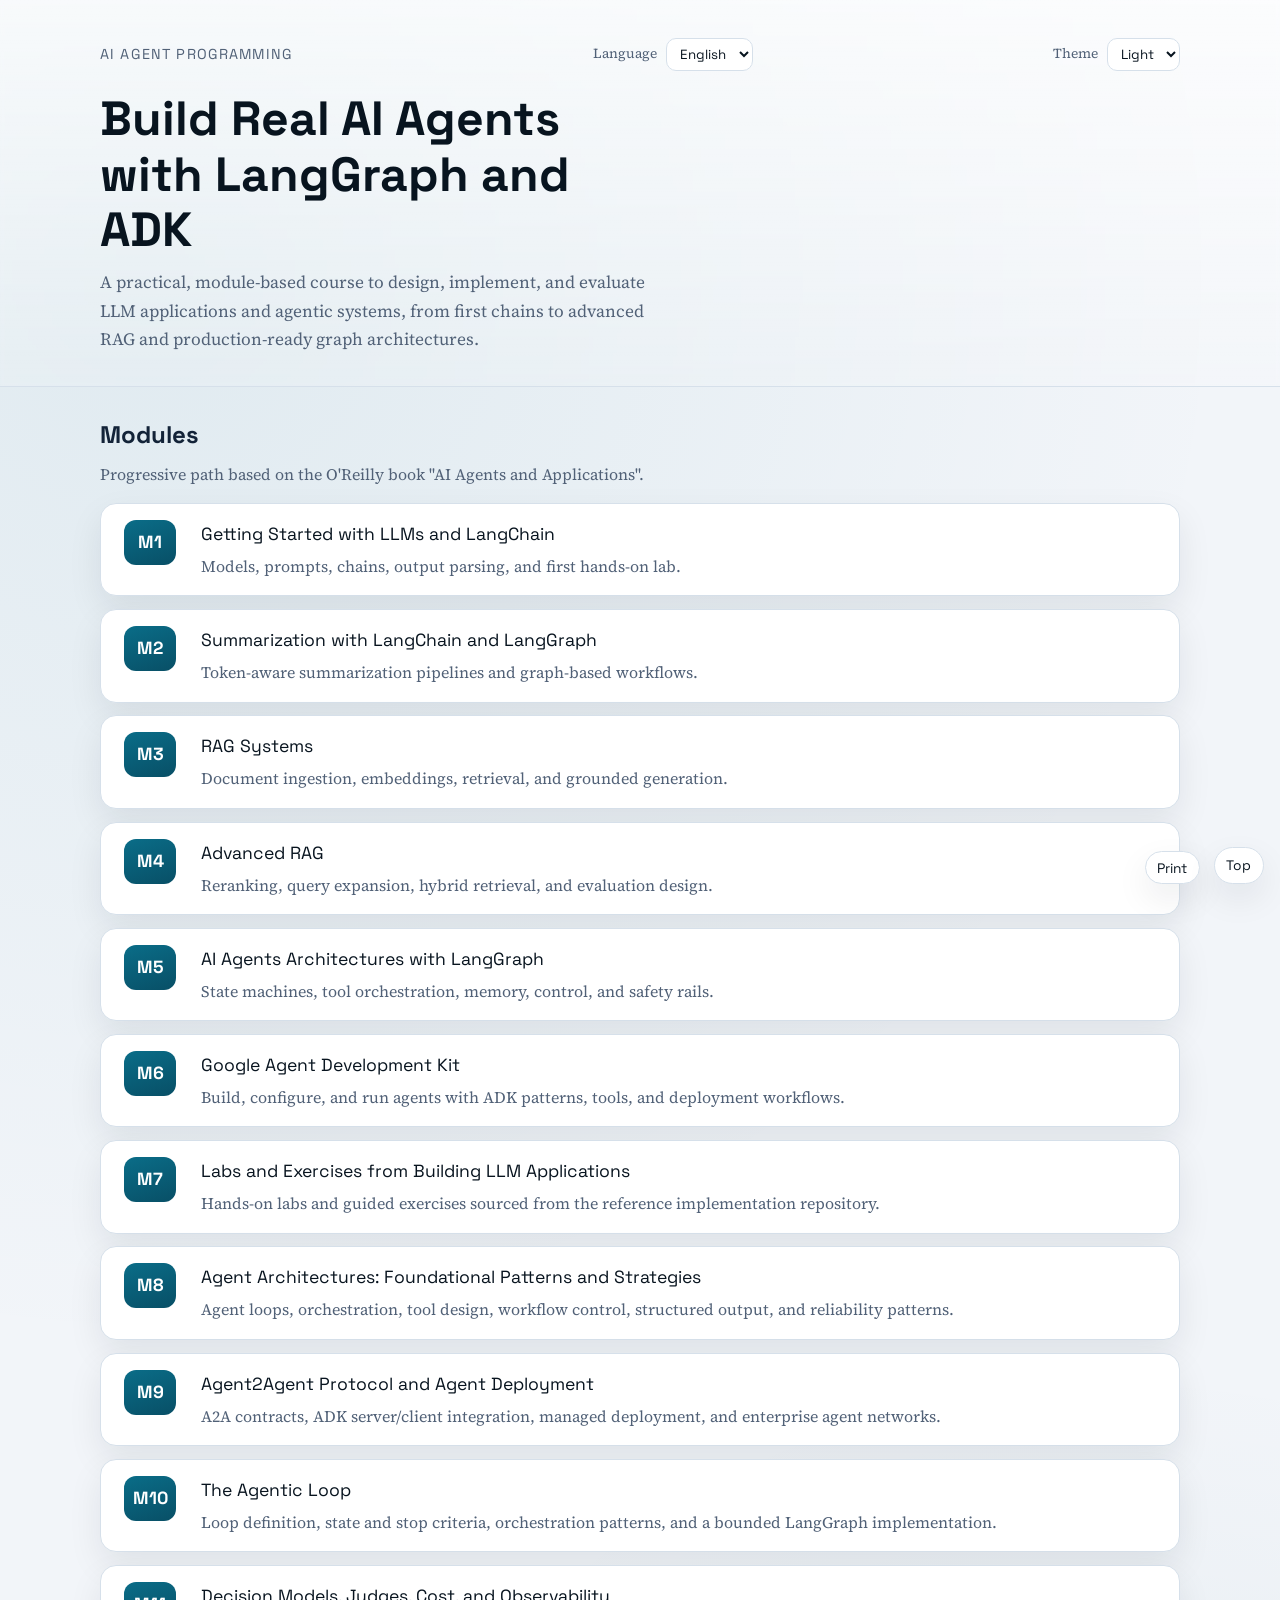
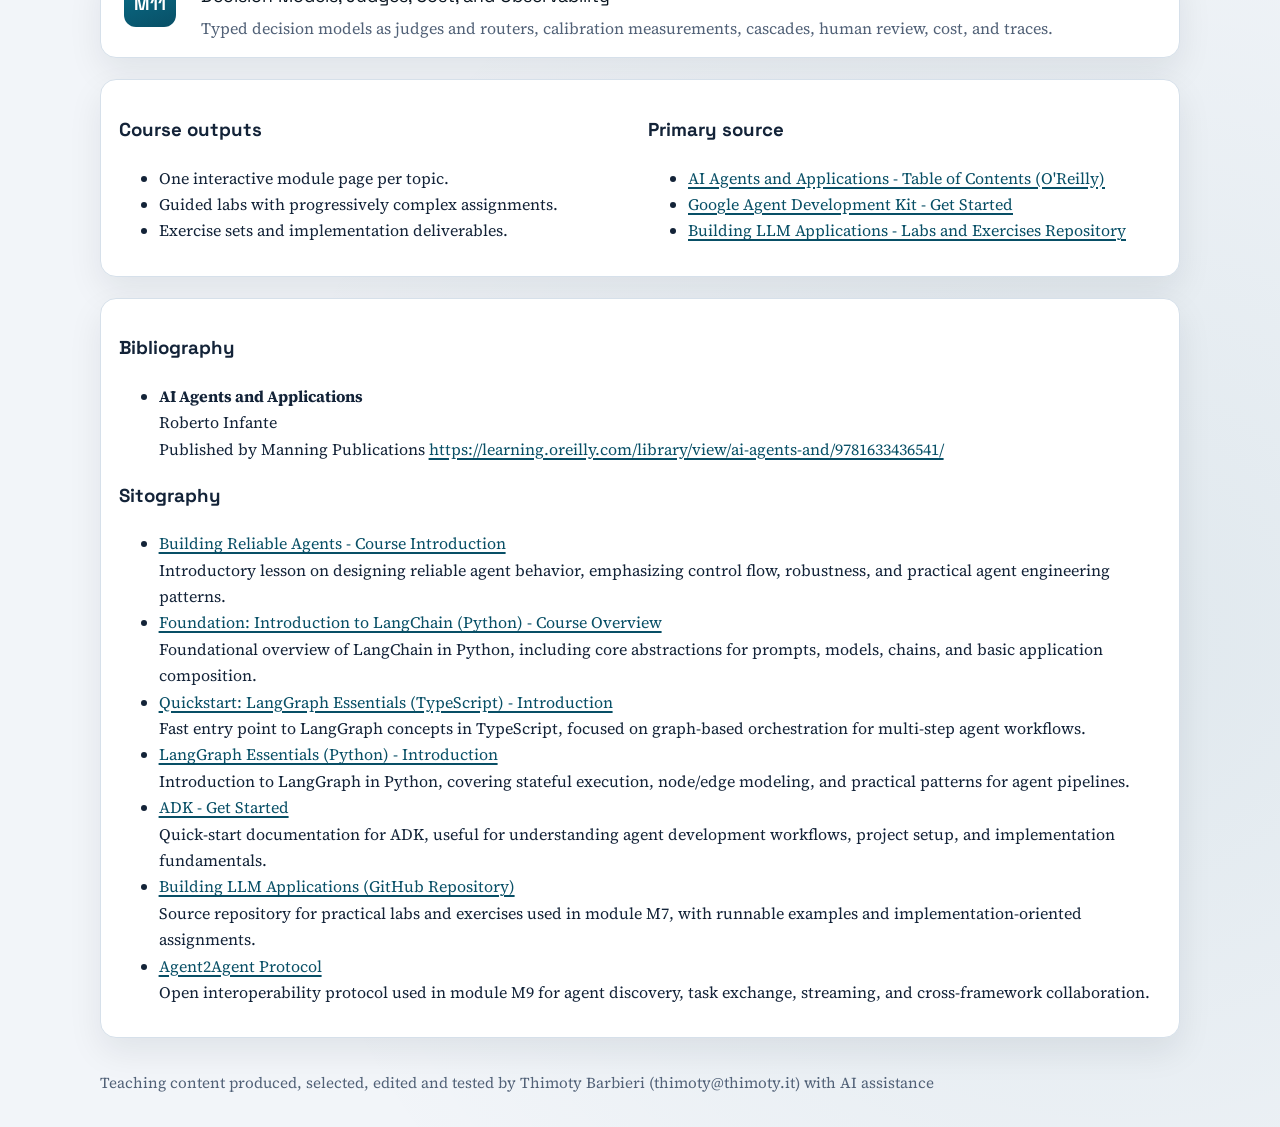
==== commit 606460e9: "Add M11 Decision Models, Judges, Cost, and Observability with lock and index entry Co-Authored-By: C" ====
--- a/site/index.html
+++ b/site/index.html
@@ -136,6 +136,15 @@
           <span class="agenda-copy">
             <span class="agenda-text">The Agentic Loop</span>
             <span class="agenda-teaser">Loop definition, state and stop criteria, orchestration patterns, and a bounded LangGraph implementation.</span>
+          </span>
+        </a>
+      </li>
+      <li class="agenda-item">
+        <a class="agenda-link" href="chapters/chapter-11.html">
+          <span class="agenda-number">M11</span>
+          <span class="agenda-copy">
+            <span class="agenda-text">Decision Models, Judges, Cost, and Observability</span>
+            <span class="agenda-teaser">Typed decision models as judges and routers, calibration measurements, cascades, human review, cost, and traces.</span>
           </span>
         </a>
       </li>
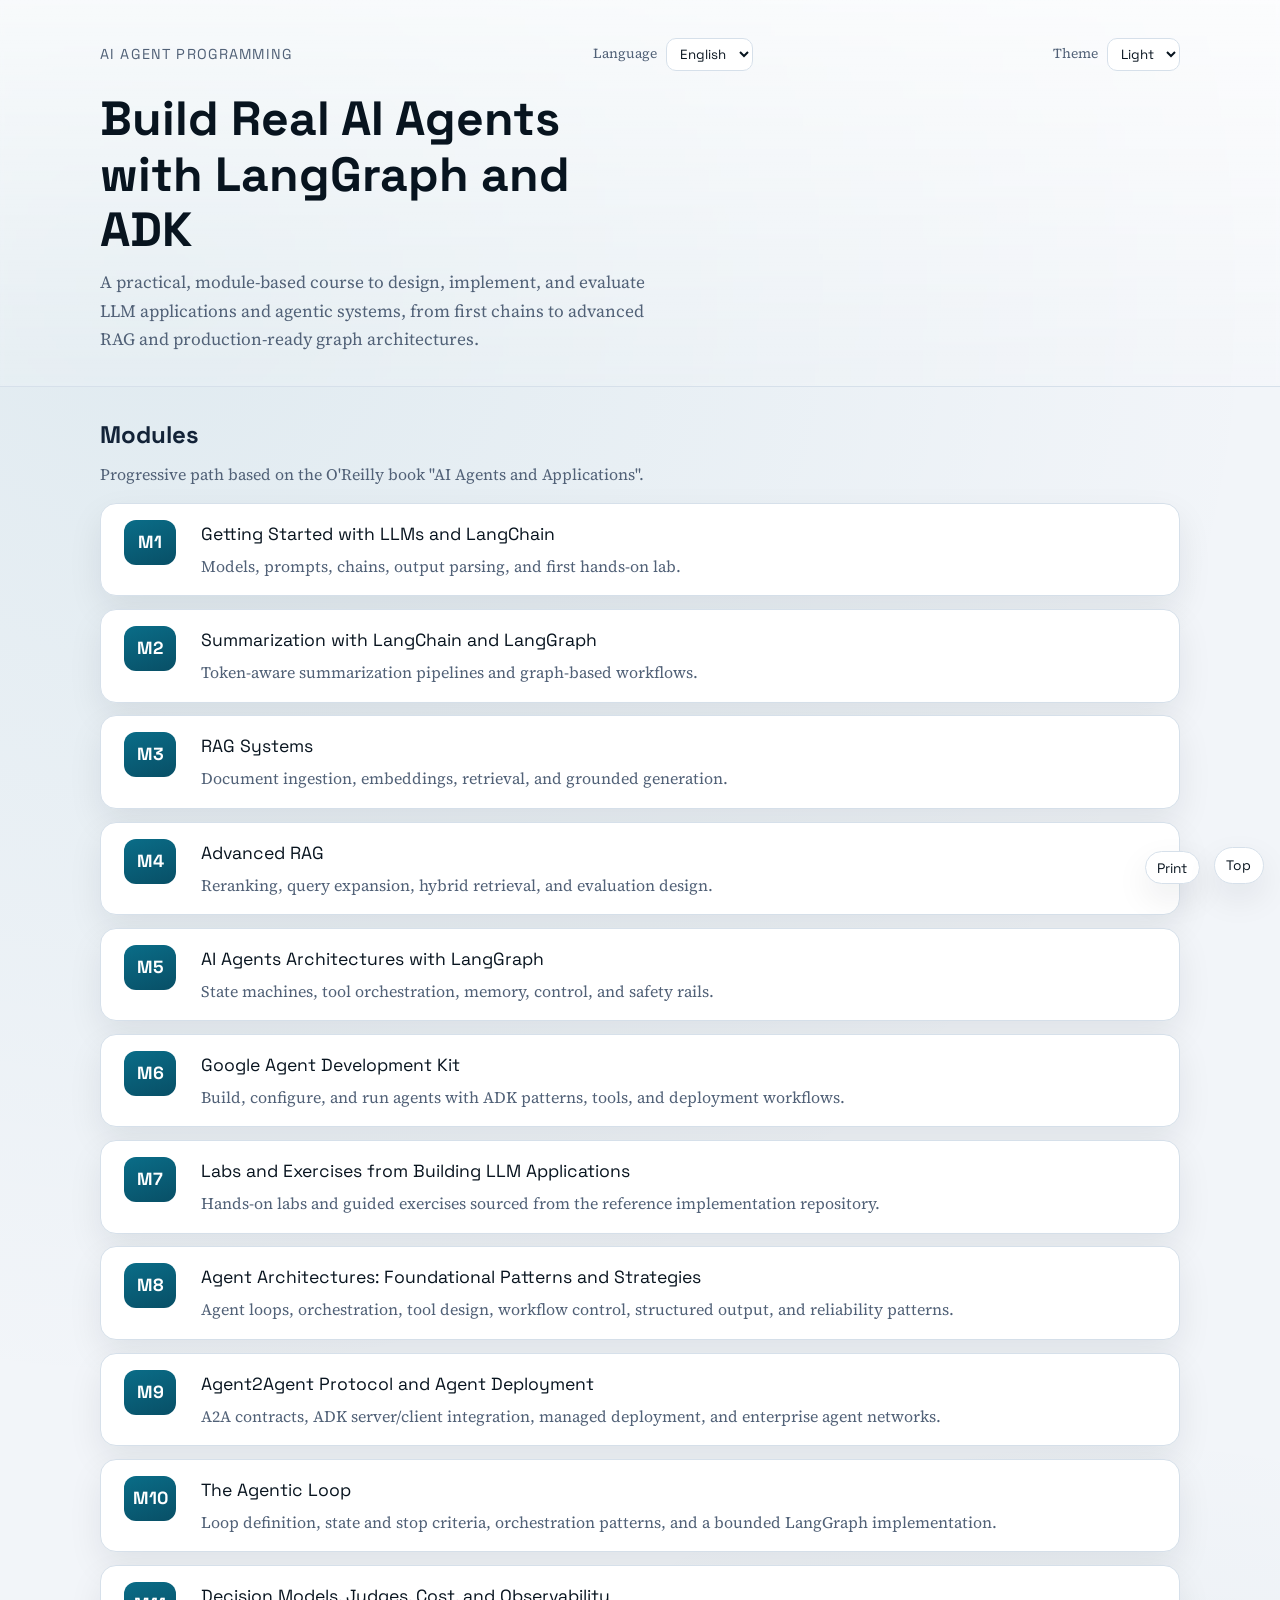
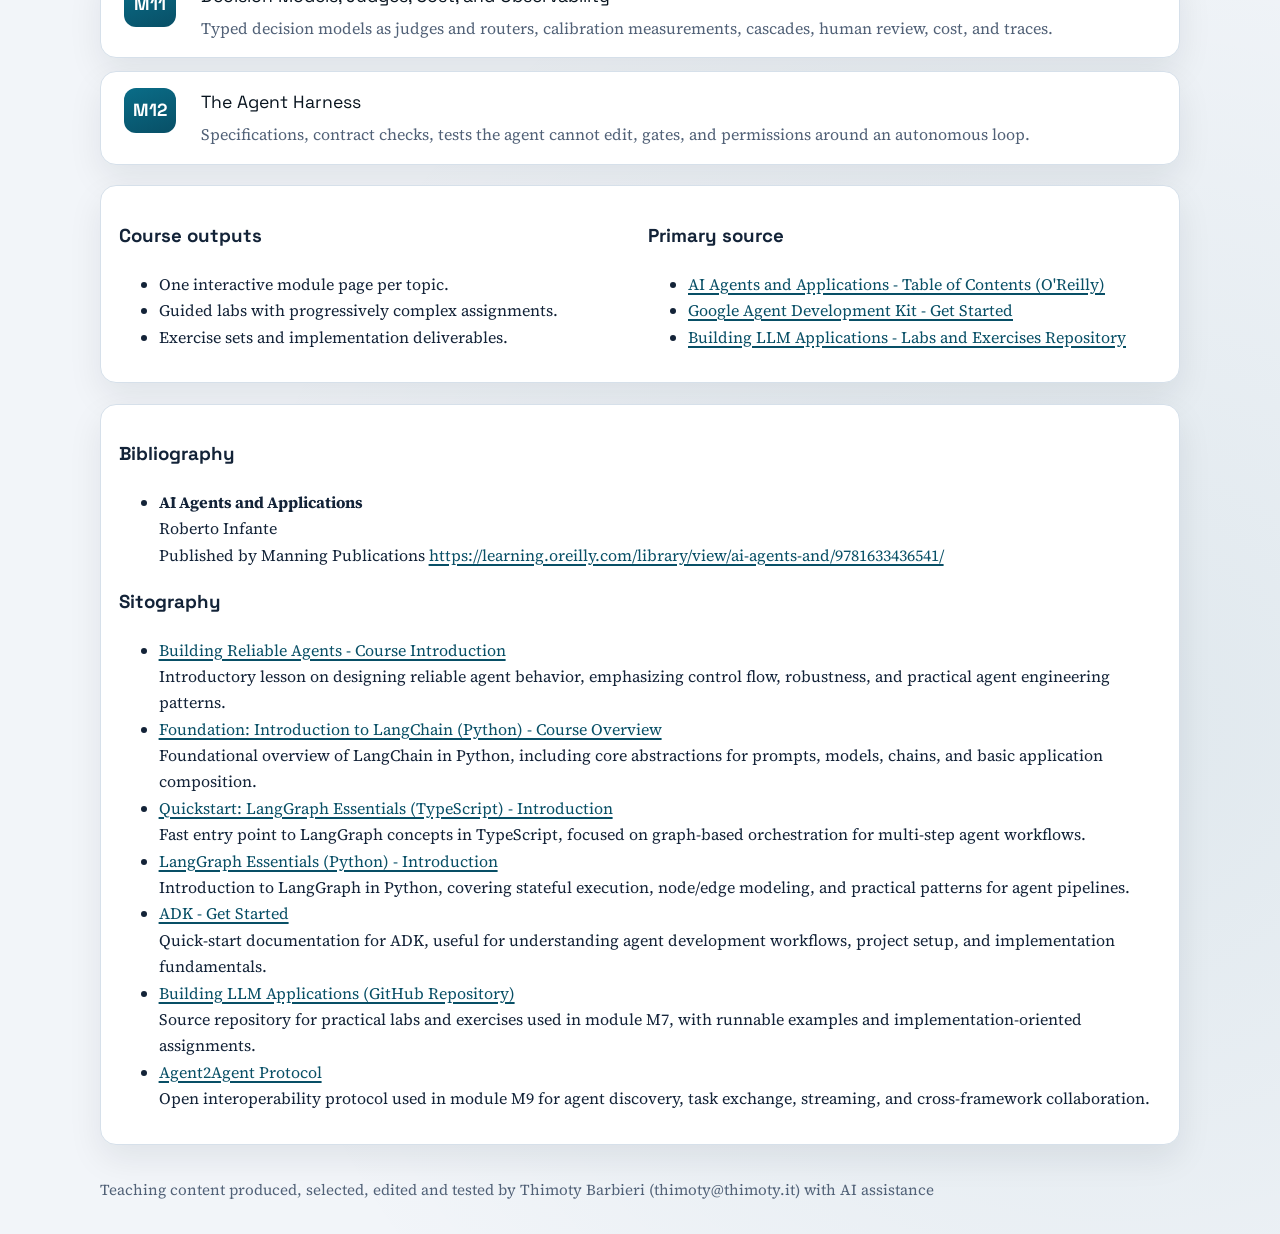
==== commit 4b11a1cd: "Add M12 The Agent Harness with lock and index entry Co-Authored-By: Claude Sonnet 5.5 <noreply@anthr" ====
--- a/site/index.html
+++ b/site/index.html
@@ -145,6 +145,15 @@
           <span class="agenda-copy">
             <span class="agenda-text">Decision Models, Judges, Cost, and Observability</span>
             <span class="agenda-teaser">Typed decision models as judges and routers, calibration measurements, cascades, human review, cost, and traces.</span>
+          </span>
+        </a>
+      </li>
+      <li class="agenda-item">
+        <a class="agenda-link" href="chapters/chapter-12.html">
+          <span class="agenda-number">M12</span>
+          <span class="agenda-copy">
+            <span class="agenda-text">The Agent Harness</span>
+            <span class="agenda-teaser">Specifications, contract checks, tests the agent cannot edit, gates, and permissions around an autonomous loop.</span>
           </span>
         </a>
       </li>
